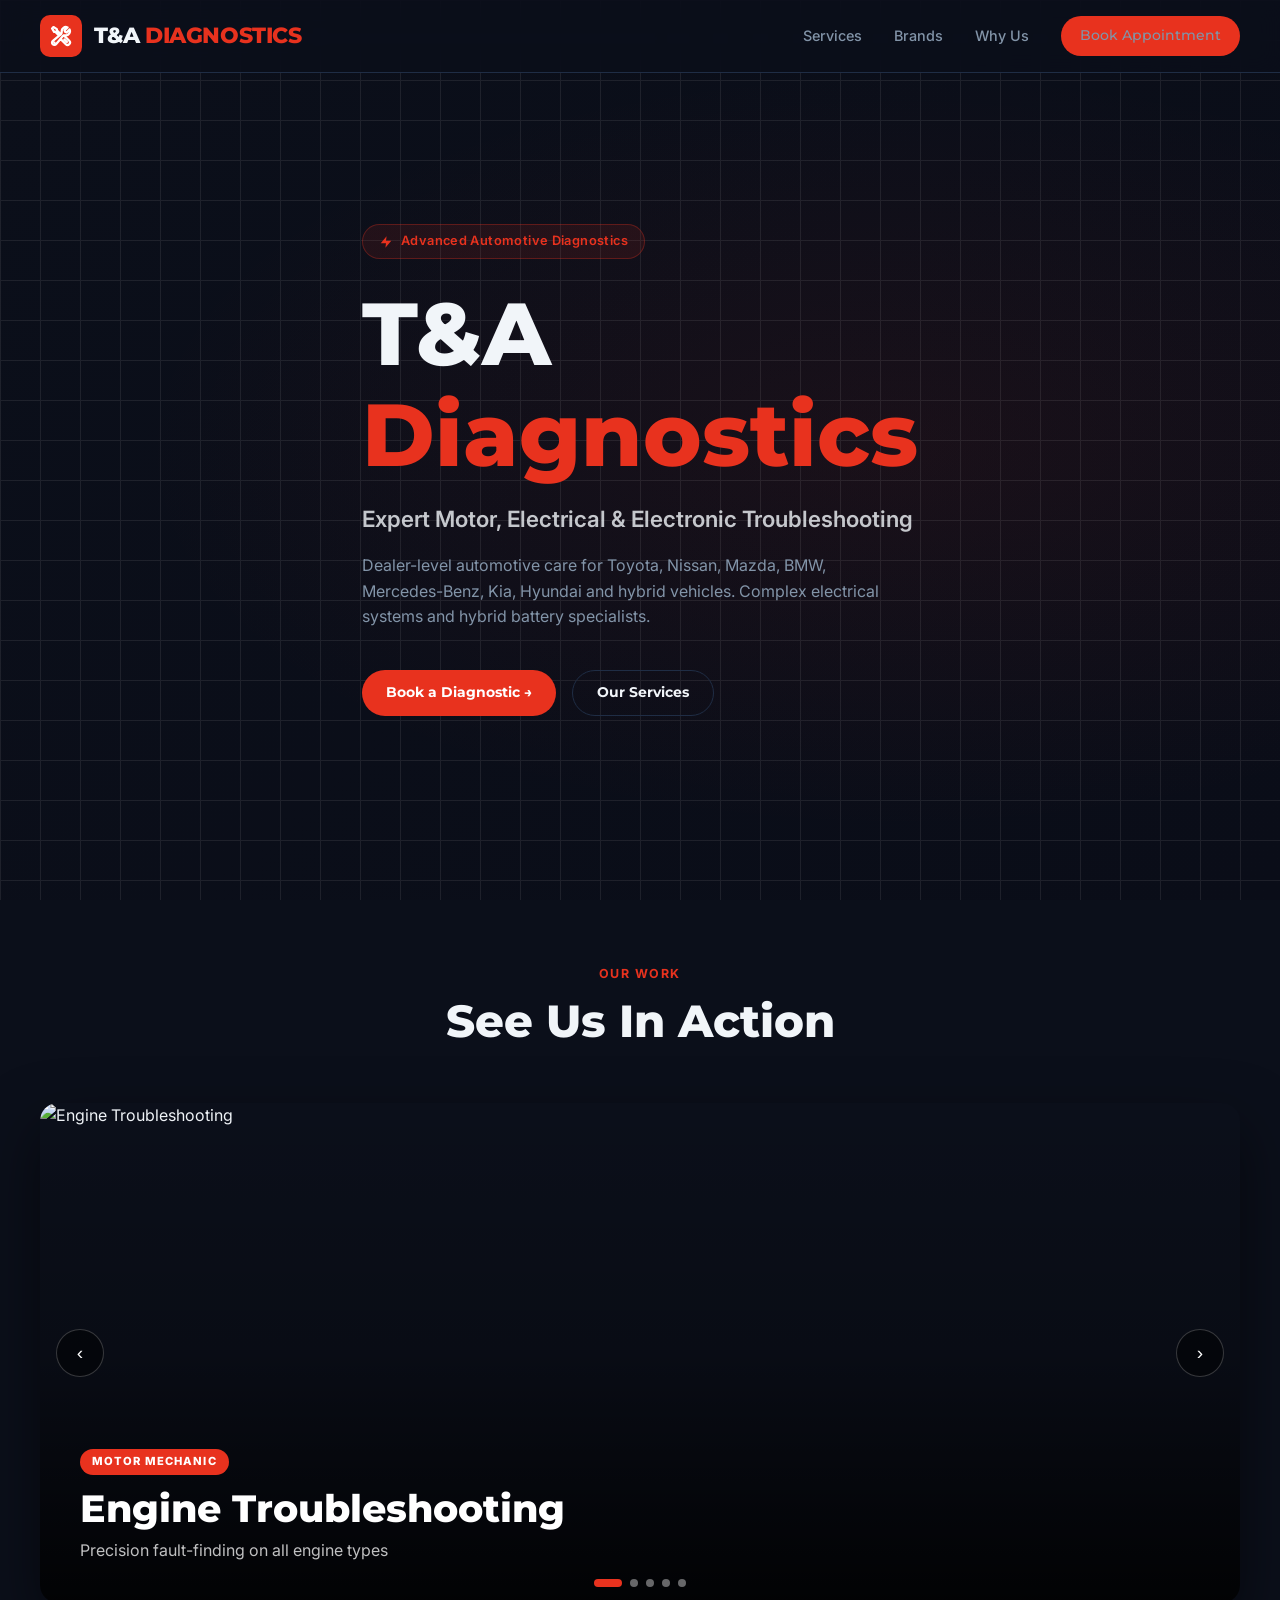
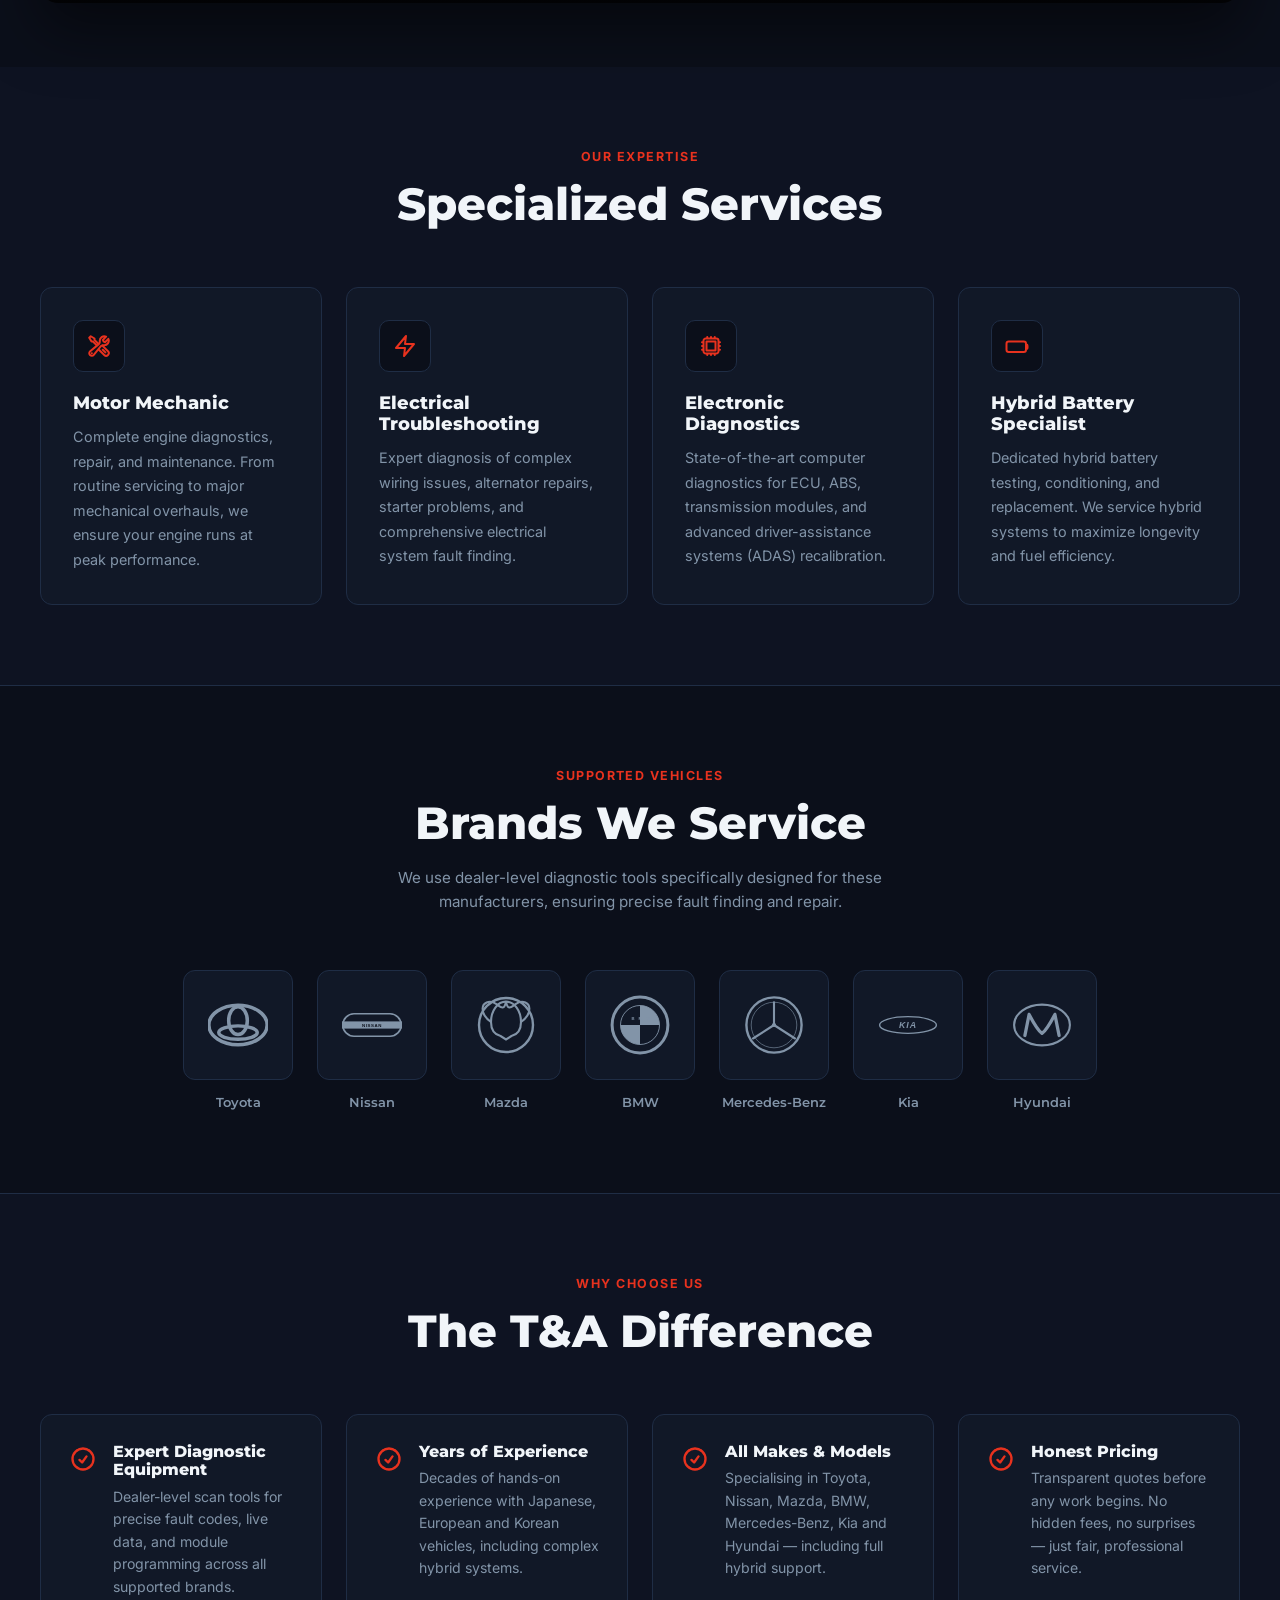
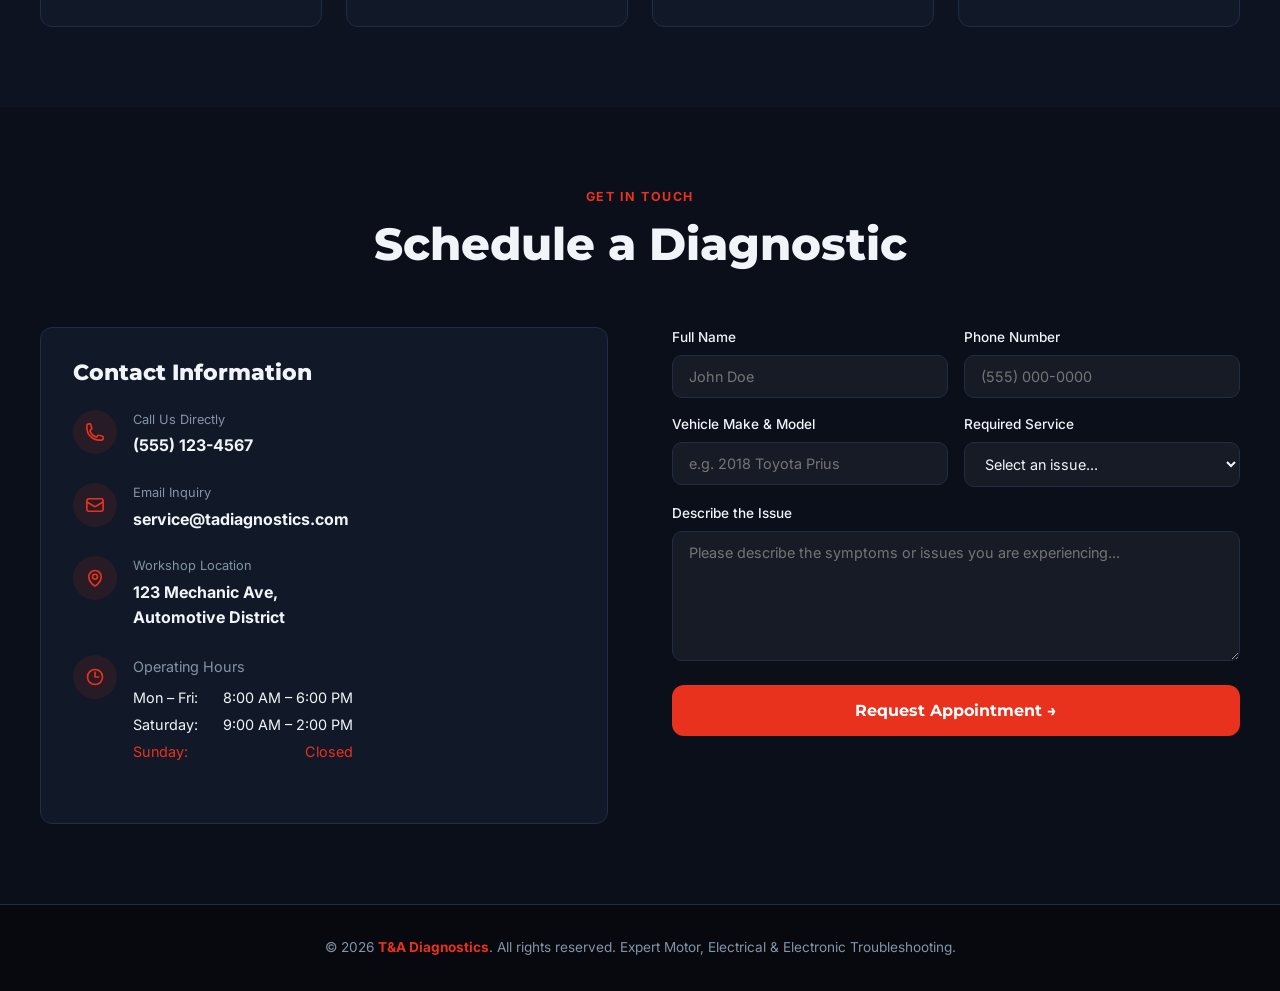
==== ta-diagnostics-landing (1).html @ 5aece00f "Deploy new T&A Diagnostics site with separated CSS/JS" ====
<!DOCTYPE html>
<html lang="en">
<head>
  <meta charset="UTF-8" />
  <meta name="viewport" content="width=device-width, initial-scale=1.0" />
  <title>T&A Diagnostics — Expert Motor, Electrical & Electronic Troubleshooting</title>
  <meta name="description" content="T&A Diagnostics specialises in motor mechanic, electrical and electronic troubleshooting. Expert in Toyota, Nissan, Mazda, BMW, Mercedes-Benz, Kia, Hyundai and hybrid battery." />
  <link href="https://fonts.googleapis.com/css2?family=Montserrat:wght@400;600;700;800;900&family=Inter:wght@400;500;600&display=swap" rel="stylesheet" />
  <style>
    *, *::before, *::after { box-sizing: border-box; margin: 0; padding: 0; }
    :root {
      --bg: #0b0f1a;
      --bg2: #0e1322;
      --card: #111827;
      --border: #1f2d45;
      --primary: #e8321e;
      --primary-dark: #c42a18;
      --fg: #f1f5f9;
      --muted: #8294a8;
      --font-sans: 'Inter', sans-serif;
      --font-display: 'Montserrat', sans-serif;
      --radius: 12px;
    }
    html { scroll-behavior: smooth; }
    body { background: var(--bg); color: var(--fg); font-family: var(--font-sans); line-height: 1.6; }
    h1,h2,h3,h4,h5,h6 { font-family: var(--font-display); font-weight: 800; line-height: 1.15; }
    img { max-width: 100%; display: block; }
    a { color: inherit; text-decoration: none; }

    /* NAVBAR */
    nav {
      position: fixed; top: 0; left: 0; right: 0; z-index: 100;
      background: rgba(11,15,26,0.85); backdrop-filter: blur(12px);
      border-bottom: 1px solid var(--border);
      padding: 0 2rem;
    }
    .nav-inner {
      max-width: 1200px; margin: 0 auto;
      display: flex; align-items: center; justify-content: space-between;
      height: 72px;
    }
    .nav-logo { display: flex; align-items: center; gap: 12px; cursor: pointer; }
    .nav-logo-icon {
      width: 42px; height: 42px; background: var(--primary); border-radius: 10px;
      display: flex; align-items: center; justify-content: center;
    }
    .nav-logo-icon svg { width: 22px; height: 22px; color: #fff; }
    .nav-brand { font-family: var(--font-display); font-weight: 800; font-size: 1.4rem; letter-spacing: -0.02em; }
    .nav-brand span { color: var(--primary); }
    .nav-links { display: flex; align-items: center; gap: 2rem; }
    .nav-links a { font-size: 0.9rem; font-weight: 500; color: var(--muted); transition: color 0.2s; }
    .nav-links a:hover { color: var(--fg); }
    .btn {
      display: inline-flex; align-items: center; gap: 8px;
      padding: 0.65rem 1.5rem; border-radius: 50px; font-weight: 700;
      font-family: var(--font-display); font-size: 0.9rem; cursor: pointer;
      border: none; transition: all 0.2s; text-decoration: none;
    }
    .btn-primary { background: var(--primary); color: #fff; }
    .btn-primary:hover { background: var(--primary-dark); transform: translateY(-1px); box-shadow: 0 6px 20px rgba(232,50,30,0.35); }
    .btn-outline { background: transparent; color: var(--fg); border: 1.5px solid var(--border); }
    .btn-outline:hover { border-color: var(--primary); color: var(--primary); }

    /* HERO */
    .hero {
      min-height: 100vh; display: flex; align-items: center;
      padding: 120px 2rem 80px;
      background: radial-gradient(ellipse at 70% 50%, rgba(232,50,30,0.07) 0%, transparent 60%),
                  linear-gradient(135deg, var(--bg) 0%, #0a0d18 100%);
      position: relative; overflow: hidden;
    }
    .grid-bg {
      position: absolute; inset: 0; opacity: 0.08;
      background-size: 40px 40px;
      background-image: linear-gradient(to right, #fff 1px, transparent 1px),
                        linear-gradient(to bottom, #fff 1px, transparent 1px);
    }
    .hero-inner { max-width: 1200px; margin: 0 auto; position: relative; z-index: 1; }
    .hero-badge {
      display: inline-flex; align-items: center; gap: 8px;
      background: rgba(232,50,30,0.1); border: 1px solid rgba(232,50,30,0.3);
      color: var(--primary); padding: 6px 16px; border-radius: 50px;
      font-size: 0.8rem; font-weight: 600; margin-bottom: 1.5rem; letter-spacing: 0.03em;
    }
    .hero h1 { font-size: clamp(3.5rem, 7vw, 5.5rem); color: var(--fg); margin-bottom: 1rem; }
    .hero h1 .red { color: var(--primary); display: block; }
    .hero-tagline { font-size: clamp(1.1rem, 2vw, 1.4rem); color: rgba(241,245,249,0.8); font-weight: 600; margin-bottom: 1rem; }
    .hero-desc { color: var(--muted); font-size: 1rem; max-width: 520px; margin-bottom: 2.5rem; }
    .hero-btns { display: flex; gap: 1rem; flex-wrap: wrap; }

    /* SECTION SHARED */
    section { padding: 5rem 2rem; }
    .section-inner { max-width: 1200px; margin: 0 auto; }
    .section-label { color: var(--primary); font-size: 0.78rem; font-weight: 700; letter-spacing: 0.12em; text-transform: uppercase; margin-bottom: 0.75rem; }
    .section-title { font-size: clamp(1.8rem, 3.5vw, 2.8rem); margin-bottom: 1rem; }
    .section-header { text-align: center; margin-bottom: 3.5rem; }

    /* SLIDER */
    .slider-section { background: var(--bg); padding: 4rem 2rem; }
    .slider-wrap {
      max-width: 1200px; margin: 0 auto;
      position: relative; border-radius: 18px; overflow: hidden;
      height: 500px; box-shadow: 0 25px 60px rgba(0,0,0,0.5);
    }
    .slide {
      position: absolute; inset: 0; opacity: 0;
      transition: opacity 0.6s ease;
    }
    .slide.active { opacity: 1; }
    .slide img { width: 100%; height: 100%; object-fit: cover; }
    .slide-overlay {
      position: absolute; inset: 0;
      background: linear-gradient(to top, rgba(0,0,0,0.85) 0%, rgba(0,0,0,0.2) 50%, transparent 100%);
    }
    .slide-content { position: absolute; bottom: 2.5rem; left: 2.5rem; right: 2.5rem; }
    .slide-tag {
      display: inline-block; background: var(--primary); color: #fff;
      font-size: 0.7rem; font-weight: 800; letter-spacing: 0.1em; text-transform: uppercase;
      padding: 4px 12px; border-radius: 50px; margin-bottom: 0.75rem;
    }
    .slide-title { font-size: clamp(1.6rem, 3vw, 2.4rem); color: #fff; margin-bottom: 0.4rem; }
    .slide-sub { color: rgba(255,255,255,0.75); font-size: 1rem; }
    .slider-btn {
      position: absolute; top: 50%; transform: translateY(-50%); z-index: 10;
      width: 48px; height: 48px; border-radius: 50%;
      background: rgba(0,0,0,0.45); border: 1px solid rgba(255,255,255,0.2);
      color: #fff; cursor: pointer; display: flex; align-items: center; justify-content: center;
      transition: background 0.2s; font-size: 1.2rem;
    }
    .slider-btn:hover { background: var(--primary); border-color: var(--primary); }
    .slider-prev { left: 1rem; }
    .slider-next { right: 1rem; }
    .slider-dots {
      position: absolute; bottom: 1rem; left: 50%; transform: translateX(-50%);
      display: flex; gap: 8px; z-index: 10;
    }
    .dot {
      width: 8px; height: 8px; border-radius: 50%; background: rgba(255,255,255,0.4);
      cursor: pointer; transition: all 0.3s; border: none;
    }
    .dot.active { width: 28px; border-radius: 4px; background: var(--primary); }

    /* SERVICES */
    .services-section { background: var(--bg2); }
    .services-grid { display: grid; grid-template-columns: repeat(auto-fit, minmax(240px, 1fr)); gap: 1.5rem; }
    .service-card {
      background: var(--card); border: 1px solid var(--border); border-radius: var(--radius);
      padding: 2rem; transition: all 0.3s;
    }
    .service-card:hover { border-color: rgba(232,50,30,0.4); transform: translateY(-4px); box-shadow: 0 12px 30px rgba(0,0,0,0.3); }
    .service-icon {
      width: 52px; height: 52px; background: var(--bg); border: 1px solid var(--border);
      border-radius: 10px; display: flex; align-items: center; justify-content: center;
      margin-bottom: 1.25rem; transition: background 0.3s, border-color 0.3s;
    }
    .service-card:hover .service-icon { background: var(--primary); border-color: var(--primary); }
    .service-icon svg { width: 24px; height: 24px; color: var(--primary); transition: color 0.3s; }
    .service-card:hover .service-icon svg { color: #fff; }
    .service-card h3 { font-size: 1.15rem; margin-bottom: 0.75rem; }
    .service-card p { color: var(--muted); font-size: 0.9rem; line-height: 1.7; }

    /* BRANDS */
    .brands-section { background: var(--bg); border-top: 1px solid var(--border); border-bottom: 1px solid var(--border); }
    .brands-grid { display: flex; flex-wrap: wrap; justify-content: center; gap: 1.5rem; }
    .brand-card {
      display: flex; flex-direction: column; align-items: center; gap: 0.75rem;
      cursor: pointer; group: true;
    }
    .brand-logo-box {
      width: 110px; height: 110px; background: var(--card); border: 1px solid var(--border);
      border-radius: var(--radius); display: flex; align-items: center; justify-content: center;
      padding: 1.5rem; transition: all 0.3s;
    }
    .brand-card:hover .brand-logo-box { border-color: rgba(232,50,30,0.5); box-shadow: 0 8px 25px rgba(0,0,0,0.3); }
    .brand-logo-box svg { width: 100%; height: 100%; color: var(--muted); transition: color 0.3s; }
    .brand-card:hover .brand-logo-box svg { color: var(--fg); }
    .brand-name { font-size: 0.82rem; font-weight: 600; color: var(--muted); transition: color 0.3s; font-family: var(--font-display); }
    .brand-card:hover .brand-name { color: var(--primary); }

    /* WHY US */
    .whyus-section { background: var(--bg2); }
    .whyus-grid { display: grid; grid-template-columns: repeat(auto-fit, minmax(260px, 1fr)); gap: 1.5rem; }
    .whyus-card {
      background: var(--card); border: 1px solid var(--border); border-radius: var(--radius);
      padding: 1.75rem; display: flex; gap: 1rem; align-items: flex-start;
    }
    .check-icon { width: 28px; height: 28px; color: var(--primary); flex-shrink: 0; margin-top: 2px; }
    .whyus-card h4 { font-size: 1rem; margin-bottom: 0.4rem; }
    .whyus-card p { color: var(--muted); font-size: 0.88rem; }

    /* CONTACT */
    .contact-section { background: var(--bg); }
    .contact-grid { display: grid; grid-template-columns: 1fr 1fr; gap: 4rem; }
    @media (max-width: 768px) { .contact-grid { grid-template-columns: 1fr; gap: 2rem; } }
    .contact-box { background: var(--card); border: 1px solid var(--border); border-radius: var(--radius); padding: 2rem; }
    .contact-box h3 { font-size: 1.4rem; margin-bottom: 1.5rem; }
    .contact-item { display: flex; gap: 1rem; align-items: flex-start; margin-bottom: 1.5rem; }
    .contact-icon {
      width: 44px; height: 44px; background: rgba(232,50,30,0.1); border-radius: 50%;
      display: flex; align-items: center; justify-content: center; flex-shrink: 0;
    }
    .contact-icon svg { width: 20px; height: 20px; color: var(--primary); }
    .contact-label { font-size: 0.8rem; color: var(--muted); margin-bottom: 0.2rem; }
    .contact-value { font-weight: 700; font-size: 1rem; }
    .hours p { display: flex; justify-content: space-between; width: 220px; font-size: 0.9rem; margin-bottom: 4px; }
    .hours .closed { color: var(--primary); }
    label { display: block; font-size: 0.85rem; font-weight: 500; margin-bottom: 0.4rem; }
    input, textarea, select {
      width: 100%; background: rgba(255,255,255,0.05); border: 1px solid var(--border);
      color: var(--fg); border-radius: 10px; padding: 0.75rem 1rem;
      font-family: var(--font-sans); font-size: 0.9rem; outline: none;
      transition: border-color 0.2s; margin-bottom: 1rem;
    }
    input:focus, textarea:focus, select:focus { border-color: var(--primary); }
    textarea { resize: vertical; min-height: 130px; }
    select option { background: var(--card); }
    .form-row { display: grid; grid-template-columns: 1fr 1fr; gap: 1rem; }
    @media (max-width: 500px) { .form-row { grid-template-columns: 1fr; } }
    .btn-full { width: 100%; justify-content: center; padding: 1rem; font-size: 1rem; border-radius: 12px; }

    /* FOOTER */
    footer {
      background: #07090f; border-top: 1px solid var(--border);
      padding: 2rem; text-align: center; color: var(--muted); font-size: 0.85rem;
    }
    footer strong { color: var(--primary); }

    @media (max-width: 768px) {
      .nav-links { display: none; }
      .hero h1 { font-size: 2.8rem; }
    }
  </style>
</head>
<body>

<!-- NAVBAR -->
<nav>
  <div class="nav-inner">
    <div class="nav-logo" onclick="window.scrollTo({top:0,behavior:'smooth'})">
      <div class="nav-logo-icon">
        <svg fill="none" stroke="white" stroke-width="2.5" viewBox="0 0 24 24"><path stroke-linecap="round" stroke-linejoin="round" d="M11.42 15.17L17.25 21A2.652 2.652 0 0021 17.25l-5.877-5.877M11.42 15.17l2.496-3.03c.317-.384.74-.626 1.208-.766M11.42 15.17l-4.655 5.653a2.548 2.548 0 11-3.586-3.586l6.837-5.63m5.108-.233c.55-.164 1.163-.188 1.743-.14a4.5 4.5 0 004.486-6.336l-3.276 3.277a3.004 3.004 0 01-2.25-2.25l3.276-3.276a4.5 4.5 0 00-6.336 4.486c.091 1.076-.071 2.264-.904 2.95l-.102.085m-1.745 1.437L5.909 7.5H4.5L2.25 3.75l1.5-1.5L7.5 4.5v1.409l4.26 4.26m-1.745 1.437l1.745-1.437m6.615 8.206L15.75 15.75M4.867 19.125h.008v.008h-.008v-.008z"/></svg>
      </div>
      <div class="nav-brand">T&amp;A <span>DIAGNOSTICS</span></div>
    </div>
    <div class="nav-links">
      <a href="#services">Services</a>
      <a href="#brands">Brands</a>
      <a href="#why-us">Why Us</a>
      <a href="#contact" class="btn btn-primary" style="padding:0.55rem 1.2rem">Book Appointment</a>
    </div>
  </div>
</nav>

<!-- HERO -->
<section class="hero">
  <div class="grid-bg"></div>
  <div class="hero-inner">
    <div class="hero-badge">
      <svg width="14" height="14" fill="currentColor" viewBox="0 0 24 24"><path d="M13 2L3 14h9l-1 8 10-12h-9l1-8z"/></svg>
      Advanced Automotive Diagnostics
    </div>
    <h1>T&amp;A <span class="red">Diagnostics</span></h1>
    <p class="hero-tagline">Expert Motor, Electrical &amp; Electronic Troubleshooting</p>
    <p class="hero-desc">Dealer-level automotive care for Toyota, Nissan, Mazda, BMW, Mercedes-Benz, Kia, Hyundai and hybrid vehicles. Complex electrical systems and hybrid battery specialists.</p>
    <div class="hero-btns">
      <a href="#contact" class="btn btn-primary">Book a Diagnostic &rarr;</a>
      <a href="#services" class="btn btn-outline">Our Services</a>
    </div>
  </div>
</section>

<!-- SLIDER -->
<section class="slider-section">
  <div class="section-inner">
    <div class="section-header">
      <div class="section-label">Our Work</div>
      <h2 class="section-title">See Us In Action</h2>
    </div>
    <div class="slider-wrap">
      <div class="slide active">
        <img src="https://images.unsplash.com/photo-1625047509168-a7026f36de04?w=1400&q=80&fit=crop" alt="Engine Troubleshooting" />
        <div class="slide-overlay"></div>
        <div class="slide-content">
          <span class="slide-tag">Motor Mechanic</span>
          <h3 class="slide-title">Engine Troubleshooting</h3>
          <p class="slide-sub">Precision fault-finding on all engine types</p>
        </div>
      </div>
      <div class="slide">
        <img src="https://images.unsplash.com/photo-1580273916550-e323be2ae537?w=1400&q=80&fit=crop" alt="Diagnostics Scanning" />
        <div class="slide-overlay"></div>
        <div class="slide-content">
          <span class="slide-tag">Electronic Diagnostics</span>
          <h3 class="slide-title">Advanced Diagnostics Scanning</h3>
          <p class="slide-sub">Dealer-level OBD scanning &amp; ECU analysis</p>
        </div>
      </div>
      <div class="slide">
        <img src="https://images.unsplash.com/photo-1530046339160-ce3e530c7d2f?w=1400&q=80&fit=crop" alt="Electrical Repair" />
        <div class="slide-overlay"></div>
        <div class="slide-content">
          <span class="slide-tag">Electrical Troubleshooting</span>
          <h3 class="slide-title">Electrical System Repair</h3>
          <p class="slide-sub">Expert tracing of wiring faults &amp; circuit issues</p>
        </div>
      </div>
      <div class="slide">
        <img src="https://images.unsplash.com/photo-1593941707882-a5bba14938c7?w=1400&q=80&fit=crop" alt="Hybrid Battery" />
        <div class="slide-overlay"></div>
        <div class="slide-content">
          <span class="slide-tag">Hybrid Specialist</span>
          <h3 class="slide-title">Hybrid Battery Services</h3>
          <p class="slide-sub">Testing, conditioning &amp; replacement of hybrid packs</p>
        </div>
      </div>
      <div class="slide">
        <img src="https://images.unsplash.com/photo-1560472354-b33ff0c44a43?w=1400&q=80&fit=crop" alt="Customer Service" />
        <div class="slide-overlay"></div>
        <div class="slide-content">
          <span class="slide-tag">Customer Service</span>
          <h3 class="slide-title">Customer First Service</h3>
          <p class="slide-sub">Transparent advice and honest pricing, always</p>
        </div>
      </div>
      <button class="slider-btn slider-prev" onclick="changeSlide(-1)">&#8249;</button>
      <button class="slider-btn slider-next" onclick="changeSlide(1)">&#8250;</button>
      <div class="slider-dots" id="dots"></div>
    </div>
  </div>
</section>

<!-- SERVICES -->
<section class="services-section" id="services">
  <div class="section-inner">
    <div class="section-header">
      <div class="section-label">Our Expertise</div>
      <h2 class="section-title">Specialized Services</h2>
    </div>
    <div class="services-grid">
      <div class="service-card">
        <div class="service-icon"><svg fill="none" stroke="currentColor" stroke-width="2" viewBox="0 0 24 24"><path stroke-linecap="round" stroke-linejoin="round" d="M11.42 15.17L17.25 21A2.652 2.652 0 0021 17.25l-5.877-5.877M11.42 15.17l2.496-3.03c.317-.384.74-.626 1.208-.766M11.42 15.17l-4.655 5.653a2.548 2.548 0 11-3.586-3.586l6.837-5.63m5.108-.233c.55-.164 1.163-.188 1.743-.14a4.5 4.5 0 004.486-6.336l-3.276 3.277a3.004 3.004 0 01-2.25-2.25l3.276-3.276a4.5 4.5 0 00-6.336 4.486c.091 1.076-.071 2.264-.904 2.95l-.102.085m-1.745 1.437L5.909 7.5H4.5L2.25 3.75l1.5-1.5L7.5 4.5v1.409l4.26 4.26m-1.745 1.437l1.745-1.437m6.615 8.206L15.75 15.75M4.867 19.125h.008v.008h-.008v-.008z"/></svg></div>
        <h3>Motor Mechanic</h3>
        <p>Complete engine diagnostics, repair, and maintenance. From routine servicing to major mechanical overhauls, we ensure your engine runs at peak performance.</p>
      </div>
      <div class="service-card">
        <div class="service-icon"><svg fill="none" stroke="currentColor" stroke-width="2" viewBox="0 0 24 24"><path stroke-linecap="round" stroke-linejoin="round" d="M13 2L3 14h9l-1 8 10-12h-9l1-8z"/></svg></div>
        <h3>Electrical Troubleshooting</h3>
        <p>Expert diagnosis of complex wiring issues, alternator repairs, starter problems, and comprehensive electrical system fault finding.</p>
      </div>
      <div class="service-card">
        <div class="service-icon"><svg fill="none" stroke="currentColor" stroke-width="2" viewBox="0 0 24 24"><path stroke-linecap="round" stroke-linejoin="round" d="M8.25 3v1.5M4.5 8.25H3m18 0h-1.5M4.5 12H3m18 0h-1.5m-15 3.75H3m18 0h-1.5M8.25 19.5V21M12 3v1.5m0 15V21m3.75-18v1.5m0 15V21m-9-1.5h10.5a2.25 2.25 0 002.25-2.25V6.75a2.25 2.25 0 00-2.25-2.25H6.75A2.25 2.25 0 004.5 6.75v10.5a2.25 2.25 0 002.25 2.25zm.75-12h9v9h-9v-9z"/></svg></div>
        <h3>Electronic Diagnostics</h3>
        <p>State-of-the-art computer diagnostics for ECU, ABS, transmission modules, and advanced driver-assistance systems (ADAS) recalibration.</p>
      </div>
      <div class="service-card">
        <div class="service-icon"><svg fill="none" stroke="currentColor" stroke-width="2" viewBox="0 0 24 24"><path stroke-linecap="round" stroke-linejoin="round" d="M21 10.5h.375c.621 0 1.125.504 1.125 1.125v2.25c0 .621-.504 1.125-1.125 1.125H21M3.75 18h15A2.25 2.25 0 0021 15.75v-6a2.25 2.25 0 00-2.25-2.25h-15A2.25 2.25 0 001.5 9.75v6A2.25 2.25 0 003.75 18z"/></svg></div>
        <h3>Hybrid Battery Specialist</h3>
        <p>Dedicated hybrid battery testing, conditioning, and replacement. We service hybrid systems to maximize longevity and fuel efficiency.</p>
      </div>
    </div>
  </div>
</section>

<!-- BRANDS -->
<section class="brands-section" id="brands">
  <div class="section-inner">
    <div class="section-header">
      <div class="section-label">Supported Vehicles</div>
      <h2 class="section-title">Brands We Service</h2>
      <p style="color:var(--muted);max-width:520px;margin:0 auto;font-size:0.95rem">We use dealer-level diagnostic tools specifically designed for these manufacturers, ensuring precise fault finding and repair.</p>
    </div>
    <div class="brands-grid">
      <!-- Toyota -->
      <div class="brand-card">
        <div class="brand-logo-box">
          <svg viewBox="0 0 206 200" fill="none" stroke="currentColor">
            <ellipse cx="103" cy="100" rx="100" ry="68" stroke-width="12"/>
            <ellipse cx="103" cy="85" rx="32" ry="48" stroke-width="12"/>
            <ellipse cx="103" cy="126" rx="66" ry="23" stroke-width="12"/>
          </svg>
        </div>
        <span class="brand-name">Toyota</span>
      </div>
      <!-- Nissan -->
      <div class="brand-card">
        <div class="brand-logo-box">
          <svg viewBox="0 0 300 120" fill="none">
            <rect x="4" y="4" width="292" height="112" rx="56" ry="56" stroke="currentColor" stroke-width="8"/>
            <rect x="0" y="42" width="300" height="36" fill="currentColor"/>
            <text x="150" y="69" font-family="Arial,sans-serif" font-size="22" font-weight="900" text-anchor="middle" fill="#0b0f1a" letter-spacing="3">NISSAN</text>
          </svg>
        </div>
        <span class="brand-name">Nissan</span>
      </div>
      <!-- Mazda -->
      <div class="brand-card">
        <div class="brand-logo-box">
          <svg viewBox="0 0 200 200" fill="none" stroke="currentColor">
            <circle cx="100" cy="100" r="90" stroke-width="8"/>
            <path d="M100,22 C72,22 50,52 50,90 C50,116 63,132 82,137 L100,148 L118,137 C137,132 150,116 150,90 C150,52 128,22 100,22 Z" stroke-width="7"/>
            <path d="M50,90 C34,79 22,62 22,46 C22,26 44,16 64,28 C80,37 93,57 100,22 C107,57 120,37 136,28 C156,16 178,26 178,46 C178,62 166,79 150,90" stroke-width="7"/>
          </svg>
        </div>
        <span class="brand-name">Mazda</span>
      </div>
      <!-- BMW -->
      <div class="brand-card">
        <div class="brand-logo-box">
          <svg viewBox="0 0 200 200" fill="none" stroke="currentColor">
            <circle cx="100" cy="100" r="93" stroke-width="10"/>
            <circle cx="100" cy="100" r="65" stroke-width="3"/>
            <path d="M100,35 A65,65 0 0,1 165,100 L100,100 Z" fill="currentColor" stroke="none"/>
            <path d="M100,165 A65,65 0 0,1 35,100 L100,100 Z" fill="currentColor" stroke="none"/>
            <text x="72" y="82" font-family="Arial,sans-serif" font-size="14" font-weight="900" fill="currentColor" stroke="none">B</text>
            <text x="95" y="82" font-family="Arial,sans-serif" font-size="14" font-weight="900" fill="currentColor" stroke="none">M</text>
            <text x="120" y="82" font-family="Arial,sans-serif" font-size="14" font-weight="900" fill="currentColor" stroke="none">W</text>
          </svg>
        </div>
        <span class="brand-name">BMW</span>
      </div>
      <!-- Mercedes -->
      <div class="brand-card">
        <div class="brand-logo-box">
          <svg viewBox="0 0 200 200" fill="none" stroke="currentColor">
            <circle cx="100" cy="100" r="92" stroke-width="8"/>
            <circle cx="100" cy="100" r="76" stroke-width="2"/>
            <path d="M100,24 L100,100" stroke-width="7" stroke-linecap="round"/>
            <path d="M100,100 L30,145" stroke-width="7" stroke-linecap="round"/>
            <path d="M100,100 L170,145" stroke-width="7" stroke-linecap="round"/>
            <circle cx="100" cy="100" r="7" fill="currentColor" stroke="none"/>
          </svg>
        </div>
        <span class="brand-name">Mercedes-Benz</span>
      </div>
      <!-- Kia -->
      <div class="brand-card">
        <div class="brand-logo-box">
          <svg viewBox="0 0 300 100" fill="none">
            <ellipse cx="150" cy="50" rx="142" ry="42" stroke="currentColor" stroke-width="7"/>
            <text x="150" y="65" font-family="Arial,sans-serif" font-size="44" font-weight="900" text-anchor="middle" fill="currentColor" letter-spacing="5" font-style="italic">KIA</text>
          </svg>
        </div>
        <span class="brand-name">Kia</span>
      </div>
      <!-- Hyundai -->
      <div class="brand-card">
        <div class="brand-logo-box">
          <svg viewBox="0 0 200 200" fill="none" stroke="currentColor">
            <ellipse cx="100" cy="100" rx="93" ry="68" stroke-width="7"/>
            <path d="M57,65 L43,135 M143,65 L157,135 M57,65 Q85,118 100,128 Q115,118 143,65" stroke-width="11" stroke-linecap="round" stroke-linejoin="round"/>
          </svg>
        </div>
        <span class="brand-name">Hyundai</span>
      </div>
    </div>
  </div>
</section>

<!-- WHY US -->
<section class="whyus-section" id="why-us">
  <div class="section-inner">
    <div class="section-header">
      <div class="section-label">Why Choose Us</div>
      <h2 class="section-title">The T&amp;A Difference</h2>
    </div>
    <div class="whyus-grid">
      <div class="whyus-card">
        <svg class="check-icon" fill="none" stroke="currentColor" stroke-width="2" viewBox="0 0 24 24"><path stroke-linecap="round" stroke-linejoin="round" d="M9 12.75L11.25 15 15 9.75M21 12a9 9 0 11-18 0 9 9 0 0118 0z"/></svg>
        <div><h4>Expert Diagnostic Equipment</h4><p>Dealer-level scan tools for precise fault codes, live data, and module programming across all supported brands.</p></div>
      </div>
      <div class="whyus-card">
        <svg class="check-icon" fill="none" stroke="currentColor" stroke-width="2" viewBox="0 0 24 24"><path stroke-linecap="round" stroke-linejoin="round" d="M9 12.75L11.25 15 15 9.75M21 12a9 9 0 11-18 0 9 9 0 0118 0z"/></svg>
        <div><h4>Years of Experience</h4><p>Decades of hands-on experience with Japanese, European and Korean vehicles, including complex hybrid systems.</p></div>
      </div>
      <div class="whyus-card">
        <svg class="check-icon" fill="none" stroke="currentColor" stroke-width="2" viewBox="0 0 24 24"><path stroke-linecap="round" stroke-linejoin="round" d="M9 12.75L11.25 15 15 9.75M21 12a9 9 0 11-18 0 9 9 0 0118 0z"/></svg>
        <div><h4>All Makes &amp; Models</h4><p>Specialising in Toyota, Nissan, Mazda, BMW, Mercedes-Benz, Kia and Hyundai — including full hybrid support.</p></div>
      </div>
      <div class="whyus-card">
        <svg class="check-icon" fill="none" stroke="currentColor" stroke-width="2" viewBox="0 0 24 24"><path stroke-linecap="round" stroke-linejoin="round" d="M9 12.75L11.25 15 15 9.75M21 12a9 9 0 11-18 0 9 9 0 0118 0z"/></svg>
        <div><h4>Honest Pricing</h4><p>Transparent quotes before any work begins. No hidden fees, no surprises — just fair, professional service.</p></div>
      </div>
    </div>
  </div>
</section>

<!-- CONTACT -->
<section class="contact-section" id="contact">
  <div class="section-inner">
    <div class="section-header">
      <div class="section-label">Get In Touch</div>
      <h2 class="section-title">Schedule a Diagnostic</h2>
    </div>
    <div class="contact-grid">
      <div>
        <div class="contact-box">
          <h3>Contact Information</h3>
          <div class="contact-item">
            <div class="contact-icon"><svg fill="none" stroke="currentColor" stroke-width="2" viewBox="0 0 24 24"><path stroke-linecap="round" stroke-linejoin="round" d="M2.25 6.75c0 8.284 6.716 15 15 15h2.25a2.25 2.25 0 002.25-2.25v-1.372c0-.516-.351-.966-.852-1.091l-4.423-1.106c-.44-.11-.902.055-1.173.417l-.97 1.293c-.282.376-.769.542-1.21.38a12.035 12.035 0 01-7.143-7.143c-.162-.441.004-.928.38-1.21l1.293-.97c.363-.271.527-.734.417-1.173L6.963 3.102a1.125 1.125 0 00-1.091-.852H4.5A2.25 2.25 0 002.25 4.5v2.25z"/></svg></div>
            <div><p class="contact-label">Call Us Directly</p><p class="contact-value">(555) 123-4567</p></div>
          </div>
          <div class="contact-item">
            <div class="contact-icon"><svg fill="none" stroke="currentColor" stroke-width="2" viewBox="0 0 24 24"><path stroke-linecap="round" stroke-linejoin="round" d="M21.75 6.75v10.5a2.25 2.25 0 01-2.25 2.25h-15a2.25 2.25 0 01-2.25-2.25V6.75m19.5 0A2.25 2.25 0 0019.5 4.5h-15a2.25 2.25 0 00-2.25 2.25m19.5 0v.243a2.25 2.25 0 01-1.07 1.916l-7.5 4.615a2.25 2.25 0 01-2.36 0L3.32 8.91a2.25 2.25 0 01-1.07-1.916V6.75"/></svg></div>
            <div><p class="contact-label">Email Inquiry</p><p class="contact-value">service@tadiagnostics.com</p></div>
          </div>
          <div class="contact-item">
            <div class="contact-icon"><svg fill="none" stroke="currentColor" stroke-width="2" viewBox="0 0 24 24"><path stroke-linecap="round" stroke-linejoin="round" d="M15 10.5a3 3 0 11-6 0 3 3 0 016 0z"/><path stroke-linecap="round" stroke-linejoin="round" d="M19.5 10.5c0 7.142-7.5 11.25-7.5 11.25S4.5 17.642 4.5 10.5a7.5 7.5 0 1115 0z"/></svg></div>
            <div><p class="contact-label">Workshop Location</p><p class="contact-value">123 Mechanic Ave,<br>Automotive District</p></div>
          </div>
          <div class="contact-item">
            <div class="contact-icon"><svg fill="none" stroke="currentColor" stroke-width="2" viewBox="0 0 24 24"><path stroke-linecap="round" stroke-linejoin="round" d="M12 6v6h4.5m4.5 0a9 9 0 11-18 0 9 9 0 0118 0z"/></svg></div>
            <div class="hours">
              <p class="contact-label" style="margin-bottom:0.5rem">Operating Hours</p>
              <p><span>Mon – Fri:</span><span>8:00 AM – 6:00 PM</span></p>
              <p><span>Saturday:</span><span>9:00 AM – 2:00 PM</span></p>
              <p class="closed"><span>Sunday:</span><span>Closed</span></p>
            </div>
          </div>
        </div>
      </div>
      <div>
        <form onsubmit="handleSubmit(event)">
          <div class="form-row">
            <div><label>Full Name</label><input type="text" required placeholder="John Doe" /></div>
            <div><label>Phone Number</label><input type="tel" required placeholder="(555) 000-0000" /></div>
          </div>
          <div class="form-row">
            <div><label>Vehicle Make &amp; Model</label><input type="text" required placeholder="e.g. 2018 Toyota Prius" /></div>
            <div>
              <label>Required Service</label>
              <select>
                <option value="">Select an issue...</option>
                <option>Electrical Issue</option>
                <option>Check Engine Light</option>
                <option>Hybrid Battery</option>
                <option>Mechanical Repair</option>
                <option>Other / Unsure</option>
              </select>
            </div>
          </div>
          <label>Describe the Issue</label>
          <textarea placeholder="Please describe the symptoms or issues you are experiencing..."></textarea>
          <button type="submit" class="btn btn-primary btn-full">Request Appointment &rarr;</button>
        </form>
      </div>
    </div>
  </div>
</section>

<!-- FOOTER -->
<footer>
  <p>&copy; 2026 <strong>T&amp;A Diagnostics</strong>. All rights reserved. Expert Motor, Electrical &amp; Electronic Troubleshooting.</p>
</footer>

<script>
  let current = 0;
  const slides = document.querySelectorAll('.slide');
  const dotsContainer = document.getElementById('dots');
  let timer;

  // Build dots
  slides.forEach((_, i) => {
    const d = document.createElement('button');
    d.className = 'dot' + (i === 0 ? ' active' : '');
    d.onclick = () => goTo(i);
    dotsContainer.appendChild(d);
  });

  function updateSlider() {
    slides.forEach((s, i) => s.classList.toggle('active', i === current));
    document.querySelectorAll('.dot').forEach((d, i) => d.classList.toggle('active', i === current));
  }

  function changeSlide(dir) {
    current = (current + dir + slides.length) % slides.length;
    updateSlider();
    resetTimer();
  }

  function goTo(index) {
    current = index;
    updateSlider();
    resetTimer();
  }

  function resetTimer() {
    clearInterval(timer);
    timer = setInterval(() => changeSlide(1), 5000);
  }

  timer = setInterval(() => changeSlide(1), 5000);

  function handleSubmit(e) {
    e.preventDefault();
    alert('Thank you! We will contact you shortly to confirm your appointment.');
    e.target.reset();
  }
</script>
</body>
</html>
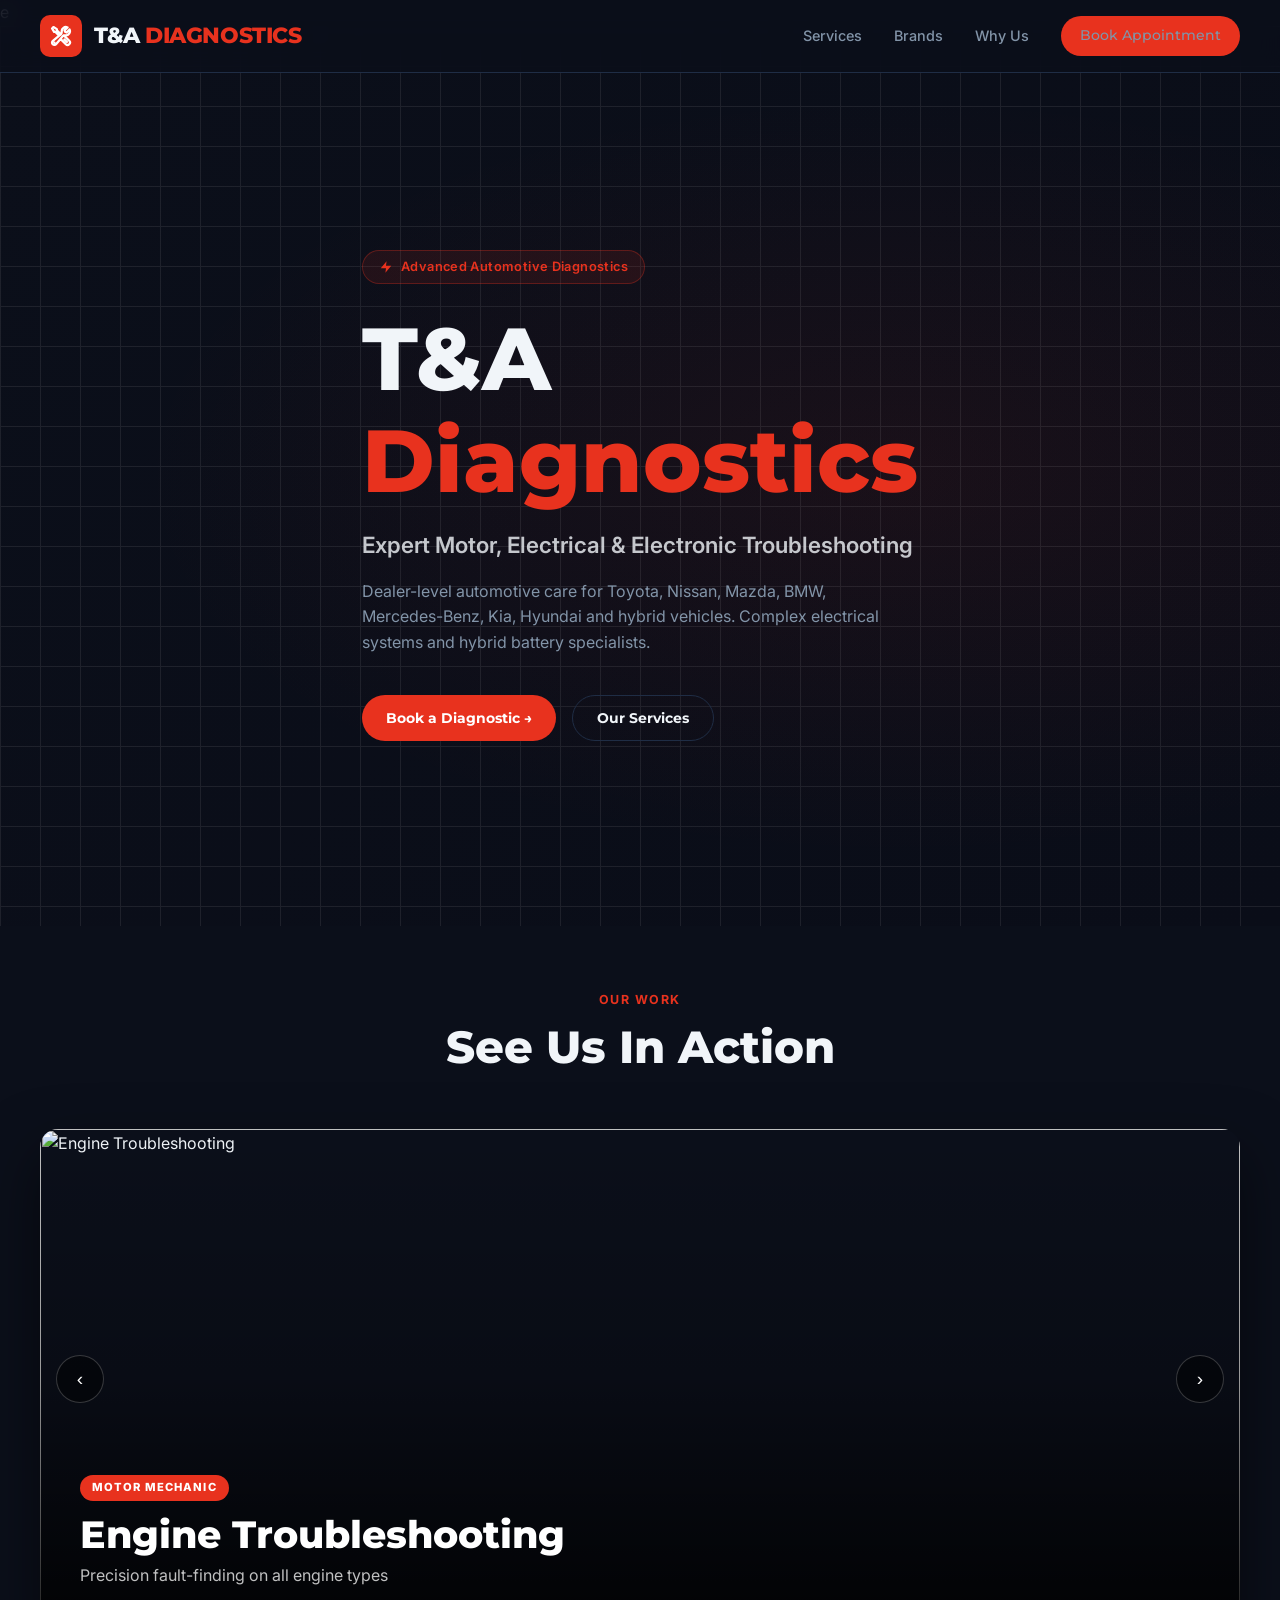
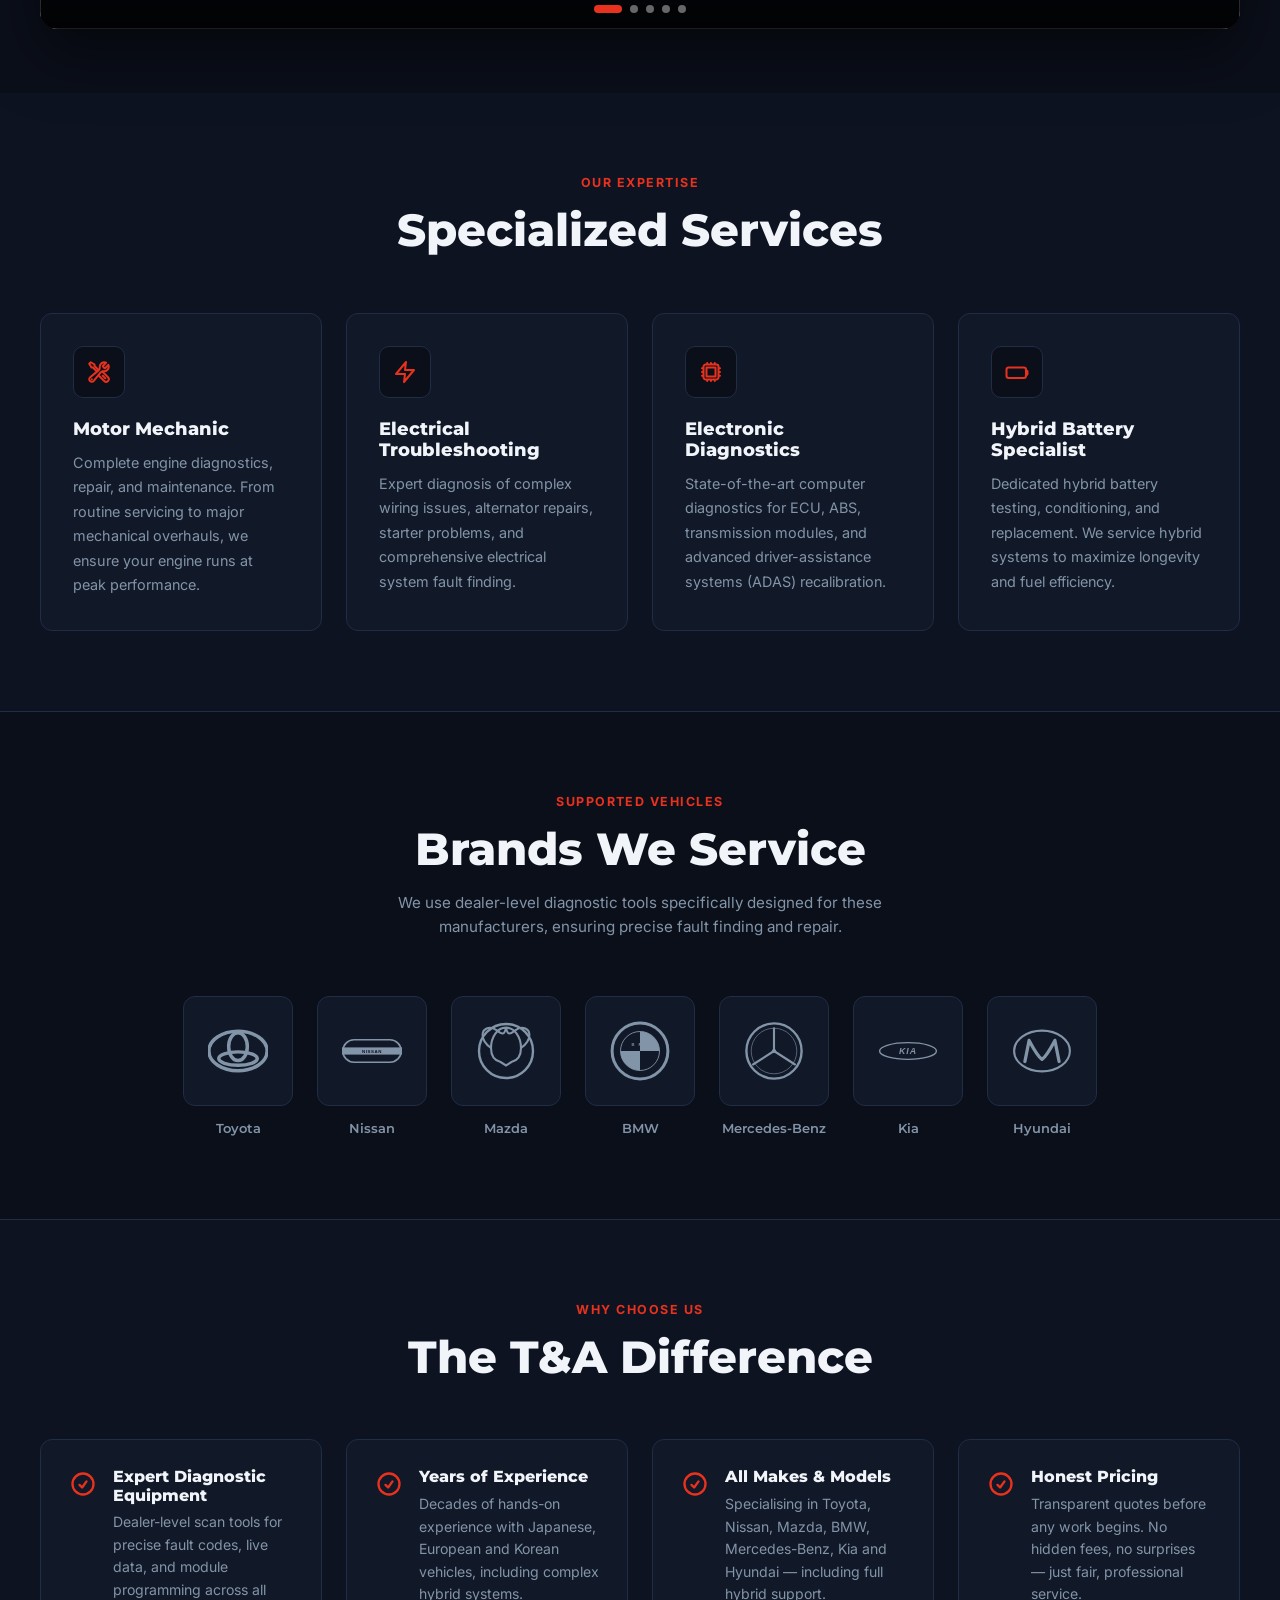
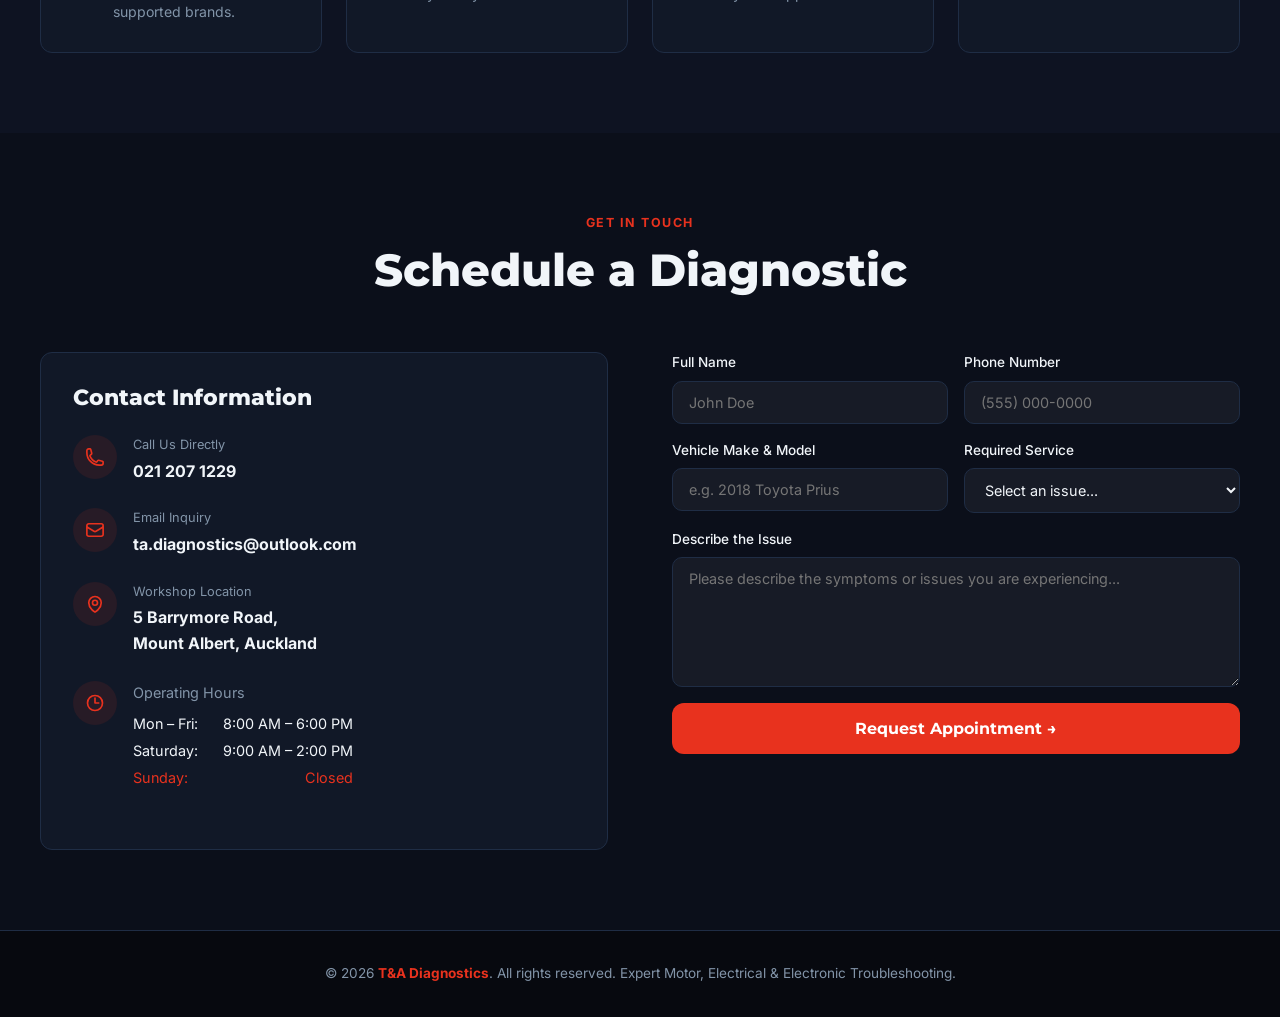
==== commit 4089a42f: "Update contact details with real phone, email, and address Co-Authored-By: Claude Sonnet 4.6 <norepl" ====
--- a/ta-diagnostics-landing (1).html
+++ b/ta-diagnostics-landing (1).html
@@ -1,4 +1,4 @@
-<!DOCTYPE html>
+e<!DOCTYPE html>
 <html lang="en">
 <head>
   <meta charset="UTF-8" />
@@ -497,15 +497,15 @@
           <h3>Contact Information</h3>
           <div class="contact-item">
             <div class="contact-icon"><svg fill="none" stroke="currentColor" stroke-width="2" viewBox="0 0 24 24"><path stroke-linecap="round" stroke-linejoin="round" d="M2.25 6.75c0 8.284 6.716 15 15 15h2.25a2.25 2.25 0 002.25-2.25v-1.372c0-.516-.351-.966-.852-1.091l-4.423-1.106c-.44-.11-.902.055-1.173.417l-.97 1.293c-.282.376-.769.542-1.21.38a12.035 12.035 0 01-7.143-7.143c-.162-.441.004-.928.38-1.21l1.293-.97c.363-.271.527-.734.417-1.173L6.963 3.102a1.125 1.125 0 00-1.091-.852H4.5A2.25 2.25 0 002.25 4.5v2.25z"/></svg></div>
-            <div><p class="contact-label">Call Us Directly</p><p class="contact-value">(555) 123-4567</p></div>
+            <div><p class="contact-label">Call Us Directly</p><p class="contact-value">021 207 1229</p></div>
           </div>
           <div class="contact-item">
             <div class="contact-icon"><svg fill="none" stroke="currentColor" stroke-width="2" viewBox="0 0 24 24"><path stroke-linecap="round" stroke-linejoin="round" d="M21.75 6.75v10.5a2.25 2.25 0 01-2.25 2.25h-15a2.25 2.25 0 01-2.25-2.25V6.75m19.5 0A2.25 2.25 0 0019.5 4.5h-15a2.25 2.25 0 00-2.25 2.25m19.5 0v.243a2.25 2.25 0 01-1.07 1.916l-7.5 4.615a2.25 2.25 0 01-2.36 0L3.32 8.91a2.25 2.25 0 01-1.07-1.916V6.75"/></svg></div>
-            <div><p class="contact-label">Email Inquiry</p><p class="contact-value">service@tadiagnostics.com</p></div>
+            <div><p class="contact-label">Email Inquiry</p><p class="contact-value">ta.diagnostics@outlook.com</p></div>
           </div>
           <div class="contact-item">
             <div class="contact-icon"><svg fill="none" stroke="currentColor" stroke-width="2" viewBox="0 0 24 24"><path stroke-linecap="round" stroke-linejoin="round" d="M15 10.5a3 3 0 11-6 0 3 3 0 016 0z"/><path stroke-linecap="round" stroke-linejoin="round" d="M19.5 10.5c0 7.142-7.5 11.25-7.5 11.25S4.5 17.642 4.5 10.5a7.5 7.5 0 1115 0z"/></svg></div>
-            <div><p class="contact-label">Workshop Location</p><p class="contact-value">123 Mechanic Ave,<br>Automotive District</p></div>
+            <div><p class="contact-label">Workshop Location</p><p class="contact-value">5 Barrymore Road,<br>Mount Albert, Auckland</p></div>
           </div>
           <div class="contact-item">
             <div class="contact-icon"><svg fill="none" stroke="currentColor" stroke-width="2" viewBox="0 0 24 24"><path stroke-linecap="round" stroke-linejoin="round" d="M12 6v6h4.5m4.5 0a9 9 0 11-18 0 9 9 0 0118 0z"/></svg></div>
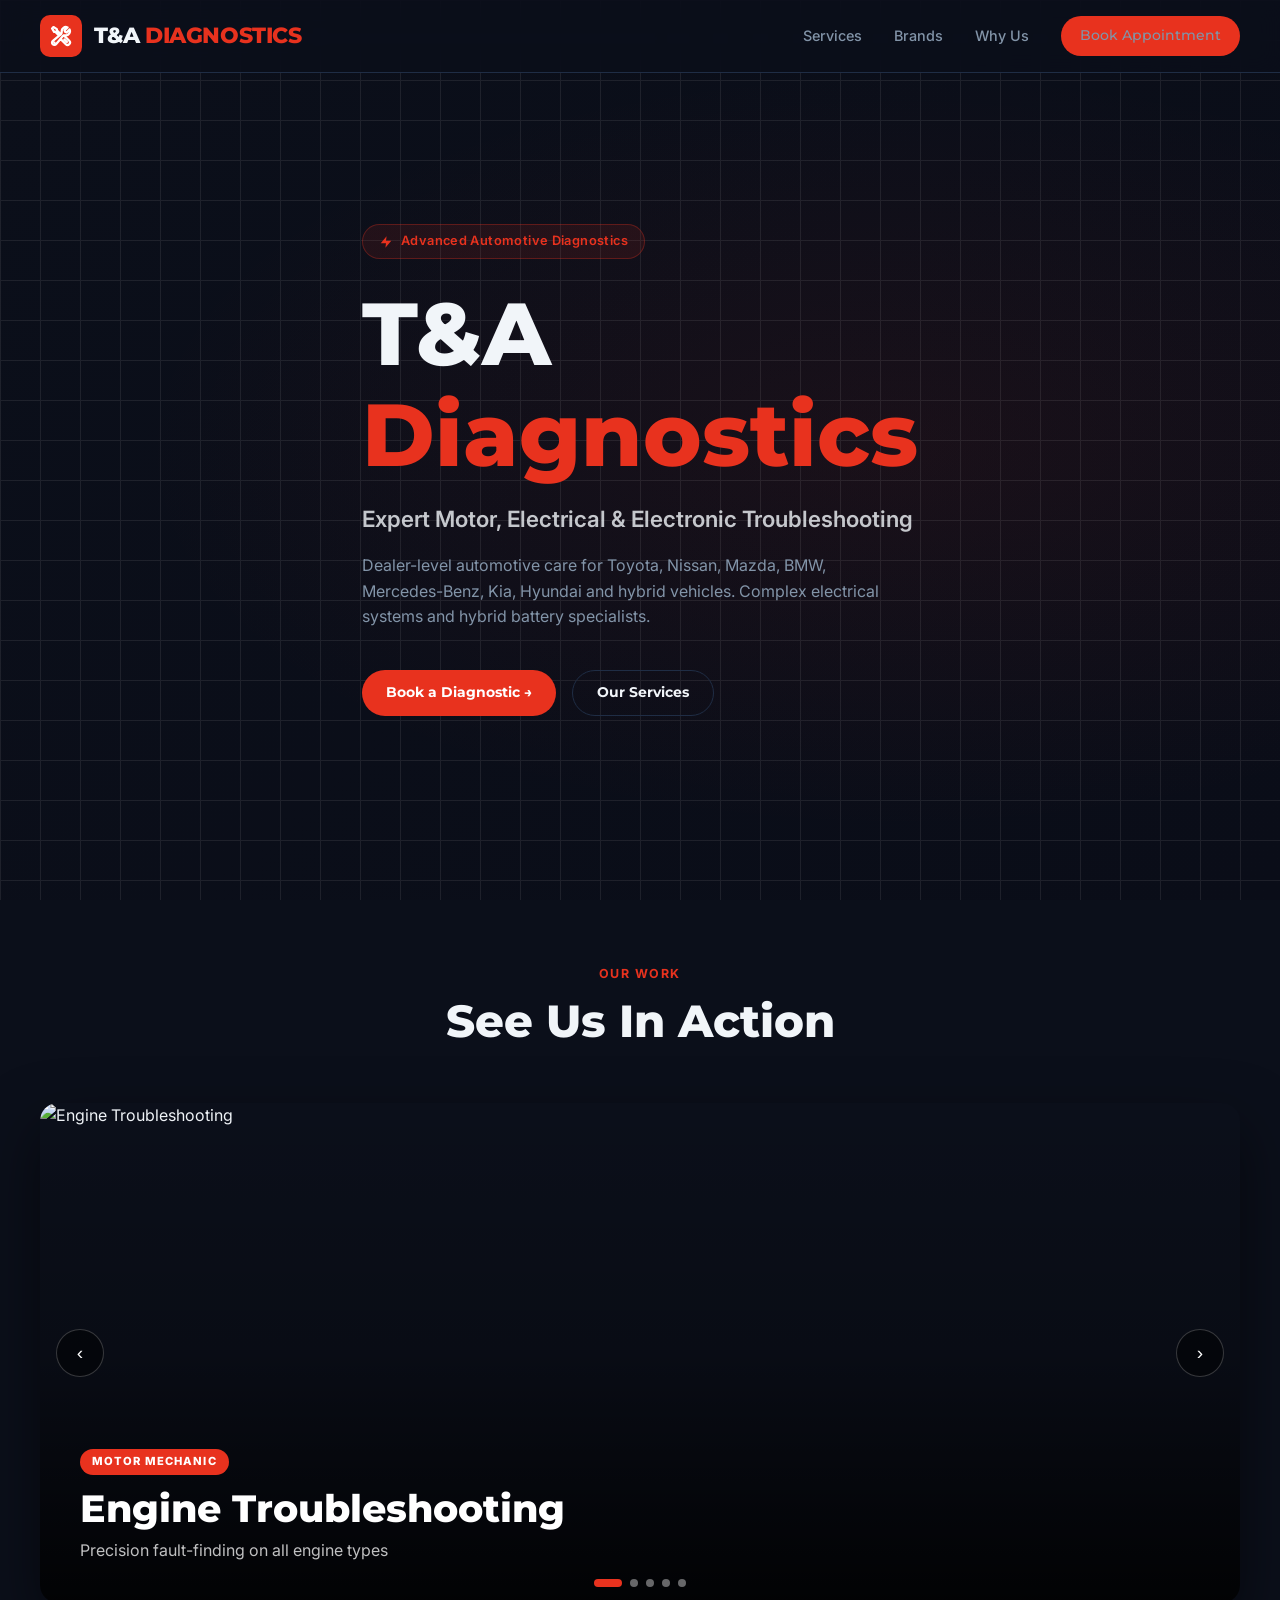
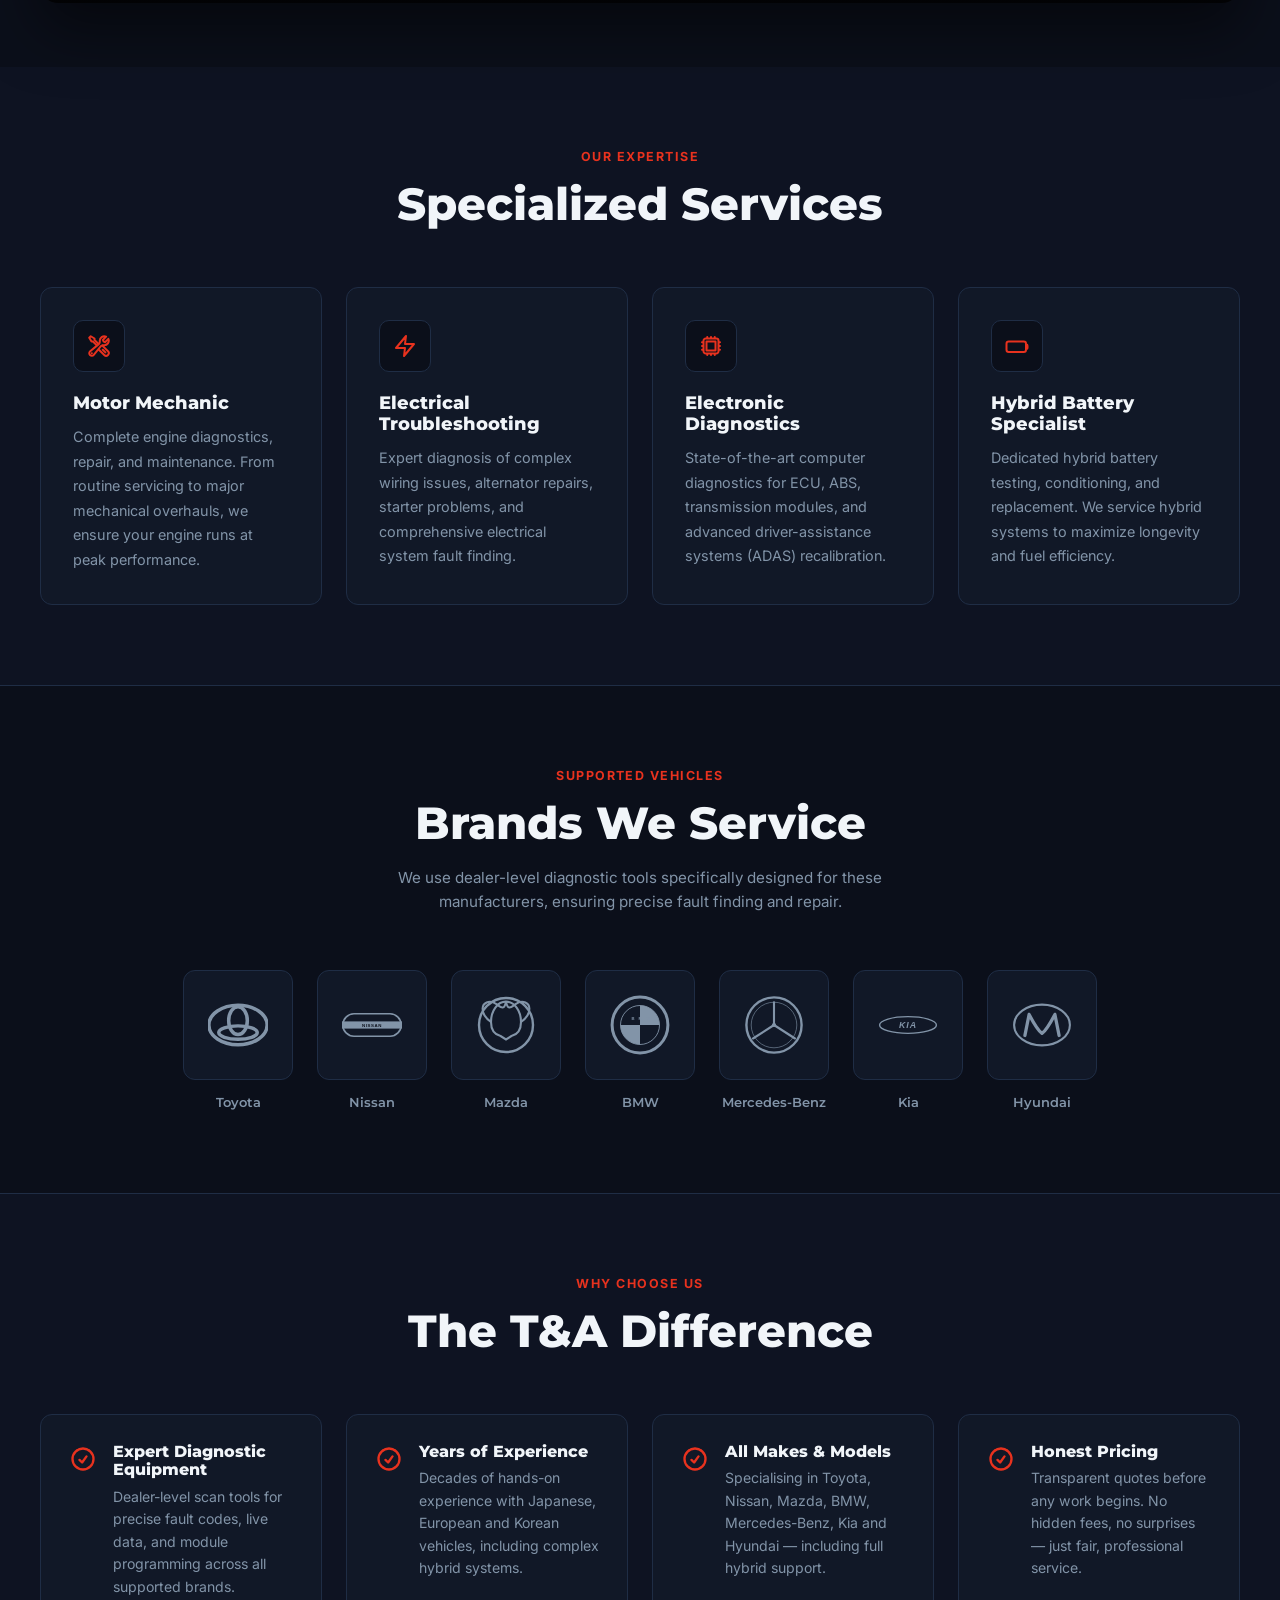
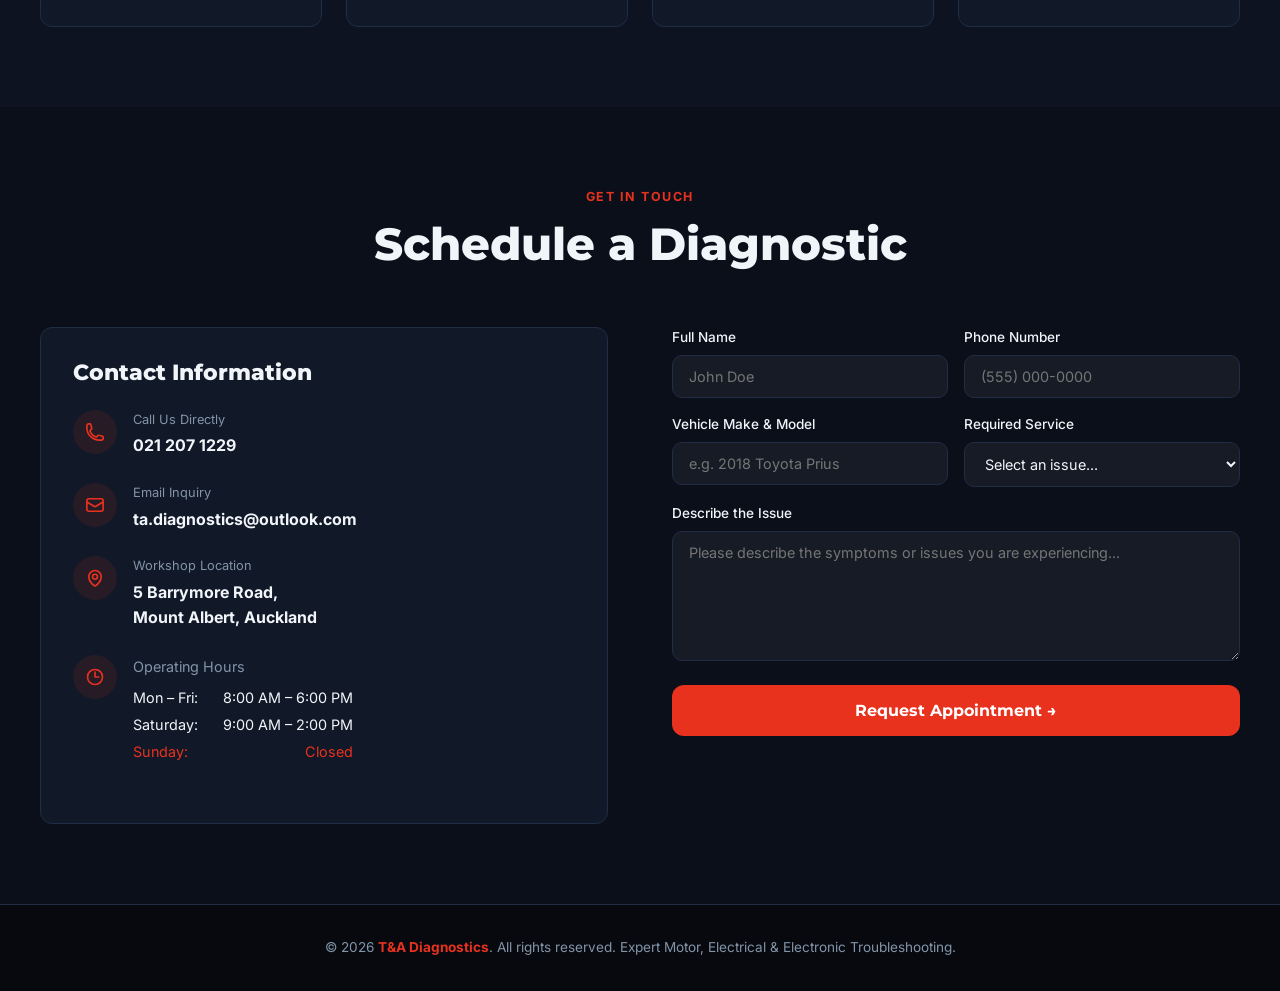
==== commit 88e51041: "Fix stray character at start of ta-diagnostics-landing HTML file Co-Authored-By: Claude Sonnet 4.6 <" ====
--- a/ta-diagnostics-landing (1).html
+++ b/ta-diagnostics-landing (1).html
@@ -1,4 +1,4 @@
-e<!DOCTYPE html>
+<!DOCTYPE html>
 <html lang="en">
 <head>
   <meta charset="UTF-8" />
